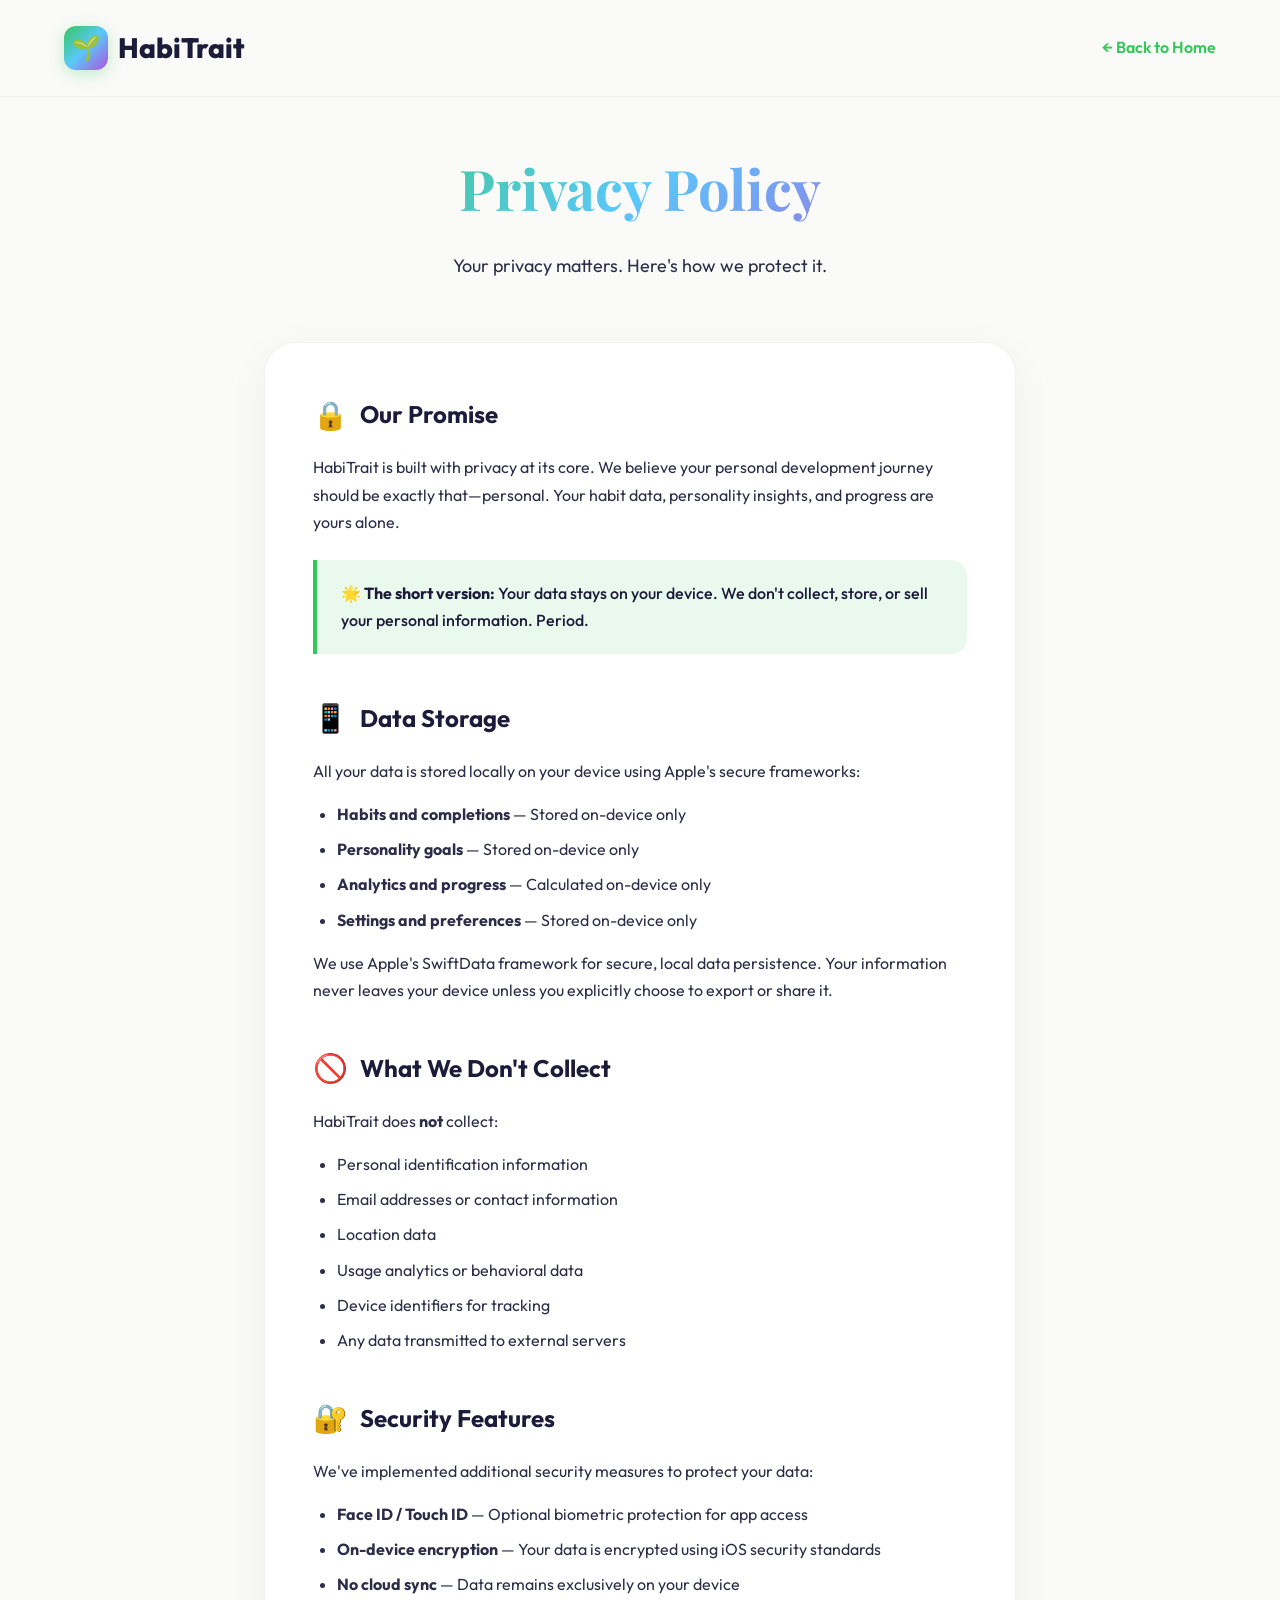
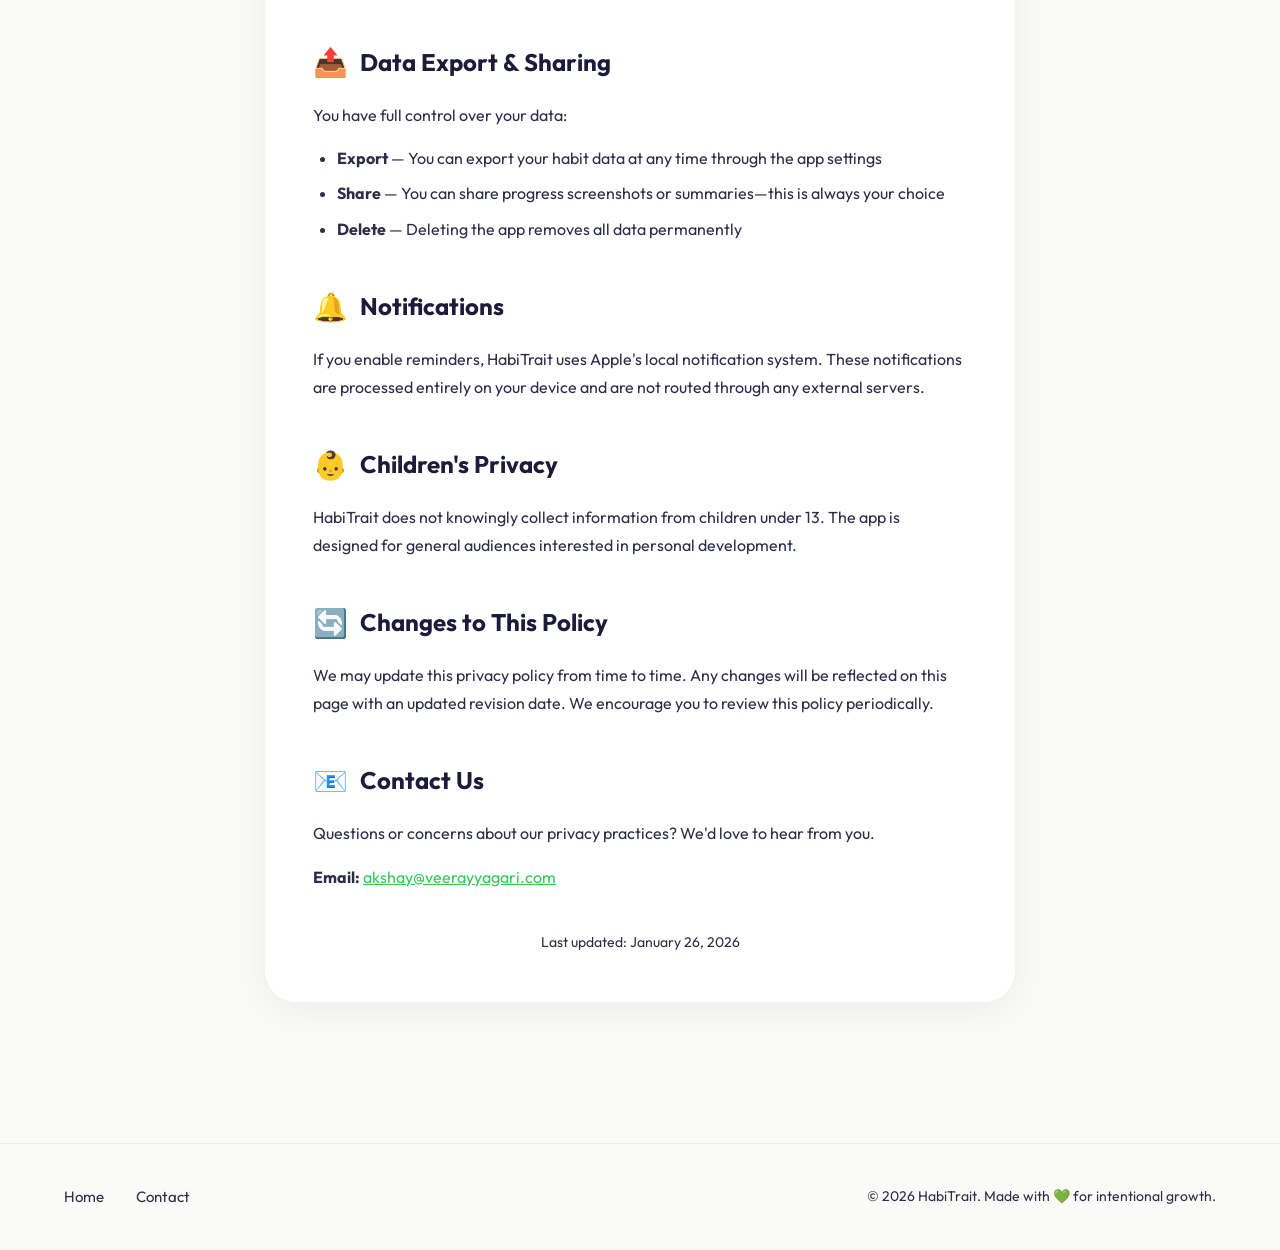
==== privacy/index.html @ 8c251f16 "✨ HabiTrait landing page - habit tracker meets personality science" ====
<!DOCTYPE html>
<html lang="en">
<head>
    <meta charset="UTF-8">
    <meta name="viewport" content="width=device-width, initial-scale=1.0">
    <title>Privacy Policy – HabiTrait</title>
    <meta name="description" content="HabiTrait Privacy Policy. Your data stays on your device. We respect your privacy.">
    <link rel="preconnect" href="https://fonts.googleapis.com">
    <link rel="preconnect" href="https://fonts.gstatic.com" crossorigin>
    <link href="https://fonts.googleapis.com/css2?family=Outfit:wght@300;400;500;600;700&family=Playfair+Display:wght@600;700&display=swap" rel="stylesheet">
    <style>
        :root {
            --mint: #34C759;
            --coral: #FF6B6B;
            --sky: #5AC8FA;
            --lavender: #AF52DE;
            --gold: #FFD60A;
            --navy: #1C1C3A;
            --slate: #2D2D4A;
            --cream: #FAFAF8;
            --gradient-primary: linear-gradient(135deg, #34C759 0%, #5AC8FA 50%, #AF52DE 100%);
        }

        * {
            margin: 0;
            padding: 0;
            box-sizing: border-box;
        }

        body {
            font-family: 'Outfit', -apple-system, BlinkMacSystemFont, sans-serif;
            background: var(--cream);
            color: var(--navy);
            line-height: 1.7;
        }

        .container {
            max-width: 800px;
            margin: 0 auto;
            padding: 0 24px;
        }

        header {
            padding: 24px 0;
            position: fixed;
            top: 0;
            left: 0;
            right: 0;
            z-index: 100;
            background: rgba(250, 250, 248, 0.95);
            backdrop-filter: blur(20px);
            border-bottom: 1px solid rgba(0,0,0,0.05);
        }

        header .container {
            max-width: 1200px;
            display: flex;
            justify-content: space-between;
            align-items: center;
        }

        .logo {
            font-size: 28px;
            font-weight: 800;
            display: flex;
            align-items: center;
            gap: 10px;
            text-decoration: none;
            color: var(--navy);
        }

        .logo-icon {
            width: 44px;
            height: 44px;
            background: var(--gradient-primary);
            border-radius: 12px;
            display: flex;
            align-items: center;
            justify-content: center;
            font-size: 24px;
            box-shadow: 0 4px 15px rgba(52, 199, 89, 0.3);
        }

        .back-link {
            color: var(--mint);
            text-decoration: none;
            font-weight: 600;
            display: flex;
            align-items: center;
            gap: 8px;
            transition: all 0.3s;
        }

        .back-link:hover {
            gap: 12px;
        }

        main {
            padding: 140px 0 80px;
        }

        .policy-header {
            text-align: center;
            margin-bottom: 60px;
        }

        .policy-header h1 {
            font-family: 'Playfair Display', serif;
            font-size: clamp(36px, 6vw, 56px);
            margin-bottom: 16px;
            background: var(--gradient-primary);
            -webkit-background-clip: text;
            -webkit-text-fill-color: transparent;
            background-clip: text;
        }

        .policy-header p {
            color: var(--slate);
            font-size: 18px;
        }

        .policy-content {
            background: white;
            border-radius: 32px;
            padding: 48px;
            box-shadow: 0 10px 40px rgba(0,0,0,0.05);
            border: 1px solid rgba(0,0,0,0.05);
        }

        .policy-section {
            margin-bottom: 40px;
        }

        .policy-section:last-child {
            margin-bottom: 0;
        }

        .policy-section h2 {
            font-size: 24px;
            font-weight: 700;
            margin-bottom: 16px;
            color: var(--navy);
            display: flex;
            align-items: center;
            gap: 12px;
        }

        .policy-section h2 .emoji {
            font-size: 28px;
        }

        .policy-section p {
            color: var(--slate);
            margin-bottom: 16px;
        }

        .policy-section ul {
            color: var(--slate);
            padding-left: 24px;
            margin-bottom: 16px;
        }

        .policy-section li {
            margin-bottom: 8px;
        }

        .highlight-box {
            background: rgba(52, 199, 89, 0.1);
            border-left: 4px solid var(--mint);
            padding: 20px 24px;
            border-radius: 0 16px 16px 0;
            margin: 24px 0;
        }

        .highlight-box p {
            color: var(--navy);
            margin: 0;
            font-weight: 500;
        }

        .last-updated {
            text-align: center;
            margin-top: 40px;
            color: var(--slate);
            font-size: 14px;
        }

        footer {
            padding: 40px 0;
            border-top: 1px solid rgba(0,0,0,0.05);
            margin-top: 60px;
        }

        .footer-content {
            display: flex;
            justify-content: space-between;
            align-items: center;
            flex-wrap: wrap;
            gap: 24px;
            max-width: 1200px;
            margin: 0 auto;
            padding: 0 24px;
        }

        .footer-links {
            display: flex;
            gap: 32px;
        }

        .footer-links a {
            color: var(--slate);
            text-decoration: none;
            font-size: 15px;
            transition: color 0.3s;
        }

        .footer-links a:hover {
            color: var(--mint);
        }

        .footer-copy {
            color: var(--slate);
            font-size: 14px;
        }

        @media (max-width: 768px) {
            .policy-content {
                padding: 32px 24px;
                border-radius: 24px;
            }

            .footer-content {
                flex-direction: column;
                text-align: center;
            }
        }
    </style>
</head>
<body>
    <header>
        <div class="container">
            <a href="/" class="logo">
                <div class="logo-icon">🌱</div>
                HabiTrait
            </a>
            <a href="/" class="back-link">
                ← Back to Home
            </a>
        </div>
    </header>

    <main>
        <div class="container">
            <div class="policy-header">
                <h1>Privacy Policy</h1>
                <p>Your privacy matters. Here's how we protect it.</p>
            </div>

            <div class="policy-content">
                <div class="policy-section">
                    <h2><span class="emoji">🔒</span> Our Promise</h2>
                    <p>HabiTrait is built with privacy at its core. We believe your personal development journey should be exactly that—personal. Your habit data, personality insights, and progress are yours alone.</p>
                    
                    <div class="highlight-box">
                        <p>🌟 <strong>The short version:</strong> Your data stays on your device. We don't collect, store, or sell your personal information. Period.</p>
                    </div>
                </div>

                <div class="policy-section">
                    <h2><span class="emoji">📱</span> Data Storage</h2>
                    <p>All your data is stored locally on your device using Apple's secure frameworks:</p>
                    <ul>
                        <li><strong>Habits and completions</strong> — Stored on-device only</li>
                        <li><strong>Personality goals</strong> — Stored on-device only</li>
                        <li><strong>Analytics and progress</strong> — Calculated on-device only</li>
                        <li><strong>Settings and preferences</strong> — Stored on-device only</li>
                    </ul>
                    <p>We use Apple's SwiftData framework for secure, local data persistence. Your information never leaves your device unless you explicitly choose to export or share it.</p>
                </div>

                <div class="policy-section">
                    <h2><span class="emoji">🚫</span> What We Don't Collect</h2>
                    <p>HabiTrait does <strong>not</strong> collect:</p>
                    <ul>
                        <li>Personal identification information</li>
                        <li>Email addresses or contact information</li>
                        <li>Location data</li>
                        <li>Usage analytics or behavioral data</li>
                        <li>Device identifiers for tracking</li>
                        <li>Any data transmitted to external servers</li>
                    </ul>
                </div>

                <div class="policy-section">
                    <h2><span class="emoji">🔐</span> Security Features</h2>
                    <p>We've implemented additional security measures to protect your data:</p>
                    <ul>
                        <li><strong>Face ID / Touch ID</strong> — Optional biometric protection for app access</li>
                        <li><strong>On-device encryption</strong> — Your data is encrypted using iOS security standards</li>
                        <li><strong>No cloud sync</strong> — Data remains exclusively on your device</li>
                    </ul>
                </div>

                <div class="policy-section">
                    <h2><span class="emoji">📤</span> Data Export & Sharing</h2>
                    <p>You have full control over your data:</p>
                    <ul>
                        <li><strong>Export</strong> — You can export your habit data at any time through the app settings</li>
                        <li><strong>Share</strong> — You can share progress screenshots or summaries—this is always your choice</li>
                        <li><strong>Delete</strong> — Deleting the app removes all data permanently</li>
                    </ul>
                </div>

                <div class="policy-section">
                    <h2><span class="emoji">🔔</span> Notifications</h2>
                    <p>If you enable reminders, HabiTrait uses Apple's local notification system. These notifications are processed entirely on your device and are not routed through any external servers.</p>
                </div>

                <div class="policy-section">
                    <h2><span class="emoji">👶</span> Children's Privacy</h2>
                    <p>HabiTrait does not knowingly collect information from children under 13. The app is designed for general audiences interested in personal development.</p>
                </div>

                <div class="policy-section">
                    <h2><span class="emoji">🔄</span> Changes to This Policy</h2>
                    <p>We may update this privacy policy from time to time. Any changes will be reflected on this page with an updated revision date. We encourage you to review this policy periodically.</p>
                </div>

                <div class="policy-section">
                    <h2><span class="emoji">📧</span> Contact Us</h2>
                    <p>Questions or concerns about our privacy practices? We'd love to hear from you.</p>
                    <p><strong>Email:</strong> <a href="mailto:akshay@veerayyagari.com" style="color: var(--mint);">akshay@veerayyagari.com</a></p>
                </div>

                <div class="last-updated">
                    <p>Last updated: January 26, 2026</p>
                </div>
            </div>
        </div>
    </main>

    <footer>
        <div class="footer-content">
            <div class="footer-links">
                <a href="/">Home</a>
                <a href="mailto:akshay@veerayyagari.com">Contact</a>
            </div>
            <div class="footer-copy">
                © 2026 HabiTrait. Made with 💚 for intentional growth.
            </div>
        </div>
    </footer>
</body>
</html>
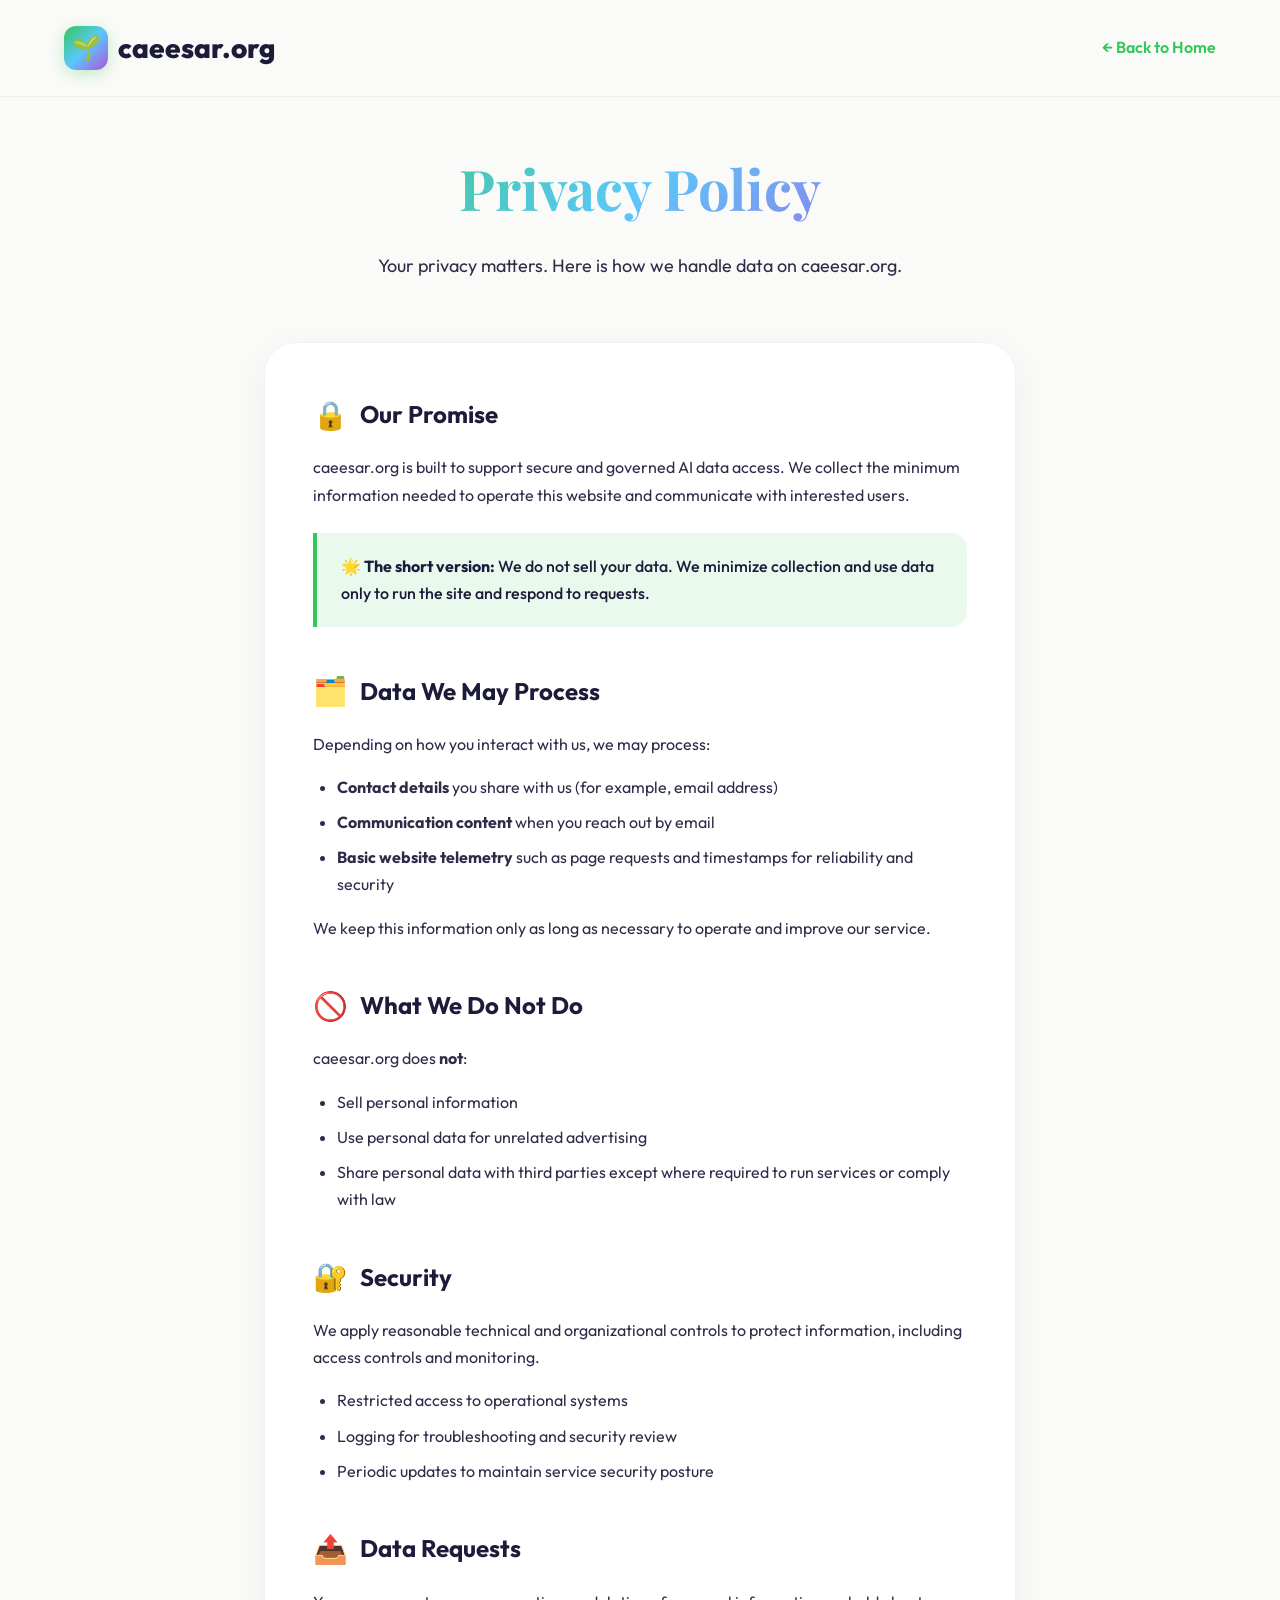
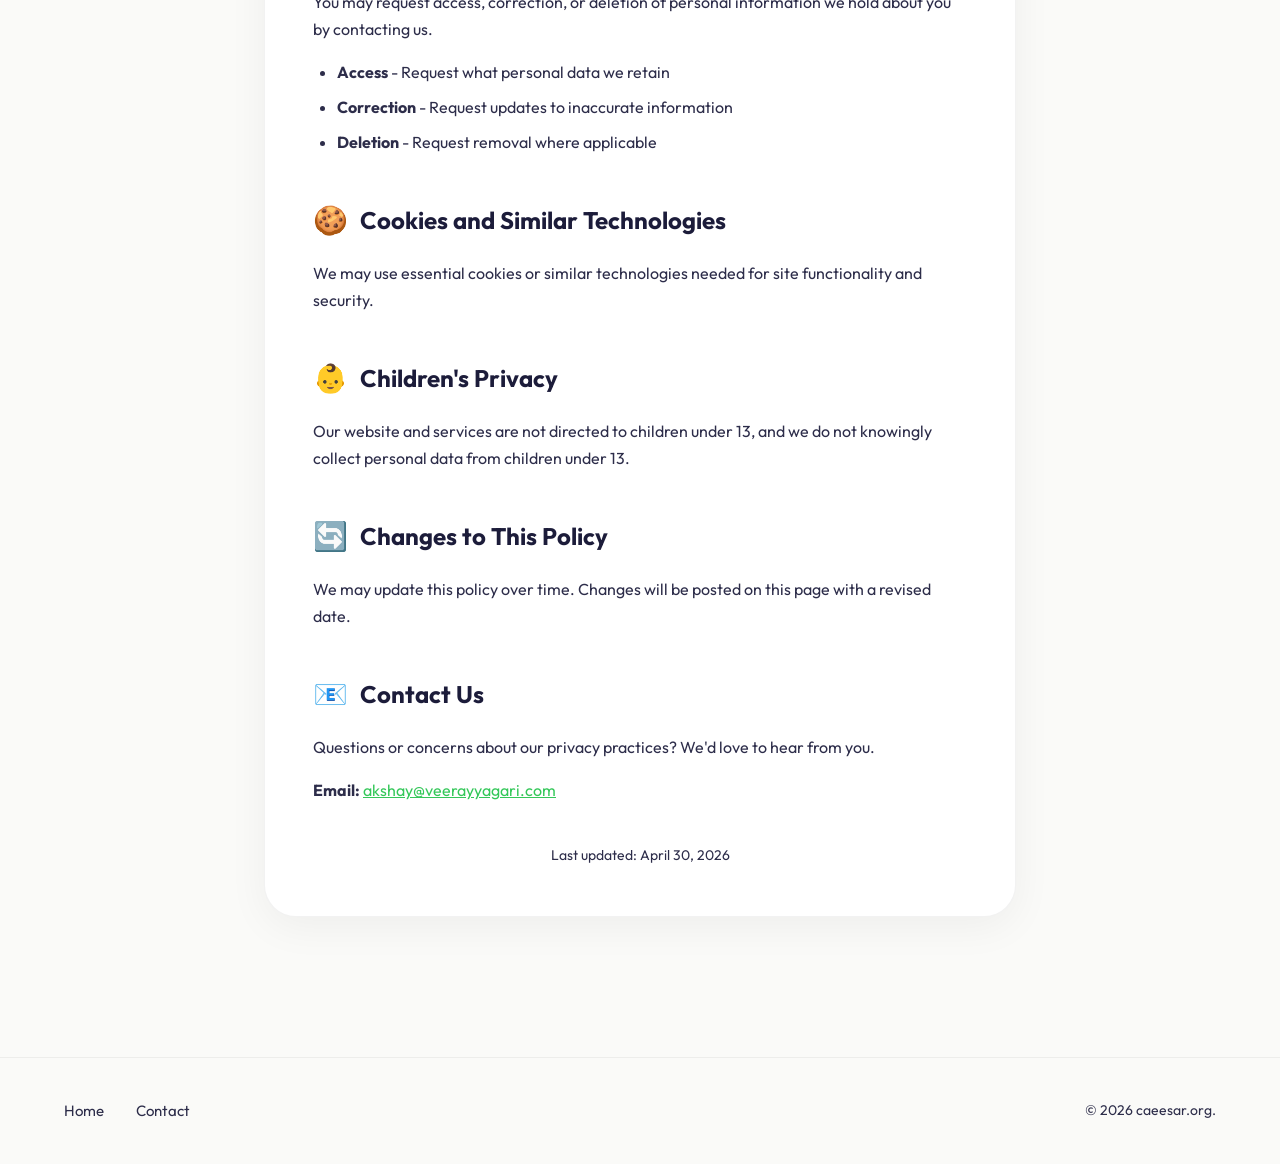
==== commit 0585e3f5: "Reposition site as caeesar.org lineage-first data governance platform. Replace legacy product copy a" ====
--- a/privacy/index.html
+++ b/privacy/index.html
@@ -3,8 +3,8 @@
 <head>
     <meta charset="UTF-8">
     <meta name="viewport" content="width=device-width, initial-scale=1.0">
-    <title>Privacy Policy – HabiTrait</title>
-    <meta name="description" content="HabiTrait Privacy Policy. Your data stays on your device. We respect your privacy.">
+    <title>Privacy Policy - caeesar.org</title>
+    <meta name="description" content="caeesar.org privacy policy for our website and product updates.">
     <link rel="preconnect" href="https://fonts.googleapis.com">
     <link rel="preconnect" href="https://fonts.gstatic.com" crossorigin>
     <link href="https://fonts.googleapis.com/css2?family=Outfit:wght@300;400;500;600;700&family=Playfair+Display:wght@600;700&display=swap" rel="stylesheet">
@@ -241,7 +241,7 @@
         <div class="container">
             <a href="/" class="logo">
                 <div class="logo-icon">🌱</div>
-                HabiTrait
+                caeesar.org
             </a>
             <a href="/" class="back-link">
                 ← Back to Home
@@ -253,77 +253,73 @@
         <div class="container">
             <div class="policy-header">
                 <h1>Privacy Policy</h1>
-                <p>Your privacy matters. Here's how we protect it.</p>
+                <p>Your privacy matters. Here is how we handle data on caeesar.org.</p>
             </div>
 
             <div class="policy-content">
                 <div class="policy-section">
                     <h2><span class="emoji">🔒</span> Our Promise</h2>
-                    <p>HabiTrait is built with privacy at its core. We believe your personal development journey should be exactly that—personal. Your habit data, personality insights, and progress are yours alone.</p>
+                    <p>caeesar.org is built to support secure and governed AI data access. We collect the minimum information needed to operate this website and communicate with interested users.</p>
                     
                     <div class="highlight-box">
-                        <p>🌟 <strong>The short version:</strong> Your data stays on your device. We don't collect, store, or sell your personal information. Period.</p>
+                        <p>🌟 <strong>The short version:</strong> We do not sell your data. We minimize collection and use data only to run the site and respond to requests.</p>
                     </div>
                 </div>
 
                 <div class="policy-section">
-                    <h2><span class="emoji">📱</span> Data Storage</h2>
-                    <p>All your data is stored locally on your device using Apple's secure frameworks:</p>
+                    <h2><span class="emoji">🗂️</span> Data We May Process</h2>
+                    <p>Depending on how you interact with us, we may process:</p>
                     <ul>
-                        <li><strong>Habits and completions</strong> — Stored on-device only</li>
-                        <li><strong>Personality goals</strong> — Stored on-device only</li>
-                        <li><strong>Analytics and progress</strong> — Calculated on-device only</li>
-                        <li><strong>Settings and preferences</strong> — Stored on-device only</li>
+                        <li><strong>Contact details</strong> you share with us (for example, email address)</li>
+                        <li><strong>Communication content</strong> when you reach out by email</li>
+                        <li><strong>Basic website telemetry</strong> such as page requests and timestamps for reliability and security</li>
                     </ul>
-                    <p>We use Apple's SwiftData framework for secure, local data persistence. Your information never leaves your device unless you explicitly choose to export or share it.</p>
-                </div>
-
-                <div class="policy-section">
-                    <h2><span class="emoji">🚫</span> What We Don't Collect</h2>
-                    <p>HabiTrait does <strong>not</strong> collect:</p>
+                    <p>We keep this information only as long as necessary to operate and improve our service.</p>
+                </div>
+
+                <div class="policy-section">
+                    <h2><span class="emoji">🚫</span> What We Do Not Do</h2>
+                    <p>caeesar.org does <strong>not</strong>:</p>
                     <ul>
-                        <li>Personal identification information</li>
-                        <li>Email addresses or contact information</li>
-                        <li>Location data</li>
-                        <li>Usage analytics or behavioral data</li>
-                        <li>Device identifiers for tracking</li>
-                        <li>Any data transmitted to external servers</li>
+                        <li>Sell personal information</li>
+                        <li>Use personal data for unrelated advertising</li>
+                        <li>Share personal data with third parties except where required to run services or comply with law</li>
                     </ul>
                 </div>
 
                 <div class="policy-section">
-                    <h2><span class="emoji">🔐</span> Security Features</h2>
-                    <p>We've implemented additional security measures to protect your data:</p>
+                    <h2><span class="emoji">🔐</span> Security</h2>
+                    <p>We apply reasonable technical and organizational controls to protect information, including access controls and monitoring.</p>
                     <ul>
-                        <li><strong>Face ID / Touch ID</strong> — Optional biometric protection for app access</li>
-                        <li><strong>On-device encryption</strong> — Your data is encrypted using iOS security standards</li>
-                        <li><strong>No cloud sync</strong> — Data remains exclusively on your device</li>
+                        <li>Restricted access to operational systems</li>
+                        <li>Logging for troubleshooting and security review</li>
+                        <li>Periodic updates to maintain service security posture</li>
                     </ul>
                 </div>
 
                 <div class="policy-section">
-                    <h2><span class="emoji">📤</span> Data Export & Sharing</h2>
-                    <p>You have full control over your data:</p>
+                    <h2><span class="emoji">📤</span> Data Requests</h2>
+                    <p>You may request access, correction, or deletion of personal information we hold about you by contacting us.</p>
                     <ul>
-                        <li><strong>Export</strong> — You can export your habit data at any time through the app settings</li>
-                        <li><strong>Share</strong> — You can share progress screenshots or summaries—this is always your choice</li>
-                        <li><strong>Delete</strong> — Deleting the app removes all data permanently</li>
+                        <li><strong>Access</strong> - Request what personal data we retain</li>
+                        <li><strong>Correction</strong> - Request updates to inaccurate information</li>
+                        <li><strong>Deletion</strong> - Request removal where applicable</li>
                     </ul>
                 </div>
 
                 <div class="policy-section">
-                    <h2><span class="emoji">🔔</span> Notifications</h2>
-                    <p>If you enable reminders, HabiTrait uses Apple's local notification system. These notifications are processed entirely on your device and are not routed through any external servers.</p>
+                    <h2><span class="emoji">🍪</span> Cookies and Similar Technologies</h2>
+                    <p>We may use essential cookies or similar technologies needed for site functionality and security.</p>
                 </div>
 
                 <div class="policy-section">
                     <h2><span class="emoji">👶</span> Children's Privacy</h2>
-                    <p>HabiTrait does not knowingly collect information from children under 13. The app is designed for general audiences interested in personal development.</p>
+                    <p>Our website and services are not directed to children under 13, and we do not knowingly collect personal data from children under 13.</p>
                 </div>
 
                 <div class="policy-section">
                     <h2><span class="emoji">🔄</span> Changes to This Policy</h2>
-                    <p>We may update this privacy policy from time to time. Any changes will be reflected on this page with an updated revision date. We encourage you to review this policy periodically.</p>
+                    <p>We may update this policy over time. Changes will be posted on this page with a revised date.</p>
                 </div>
 
                 <div class="policy-section">
@@ -333,7 +329,7 @@
                 </div>
 
                 <div class="last-updated">
-                    <p>Last updated: January 26, 2026</p>
+                    <p>Last updated: April 30, 2026</p>
                 </div>
             </div>
         </div>
@@ -346,7 +342,7 @@
                 <a href="mailto:akshay@veerayyagari.com">Contact</a>
             </div>
             <div class="footer-copy">
-                © 2026 HabiTrait. Made with 💚 for intentional growth.
+                © 2026 caeesar.org.
             </div>
         </div>
     </footer>
